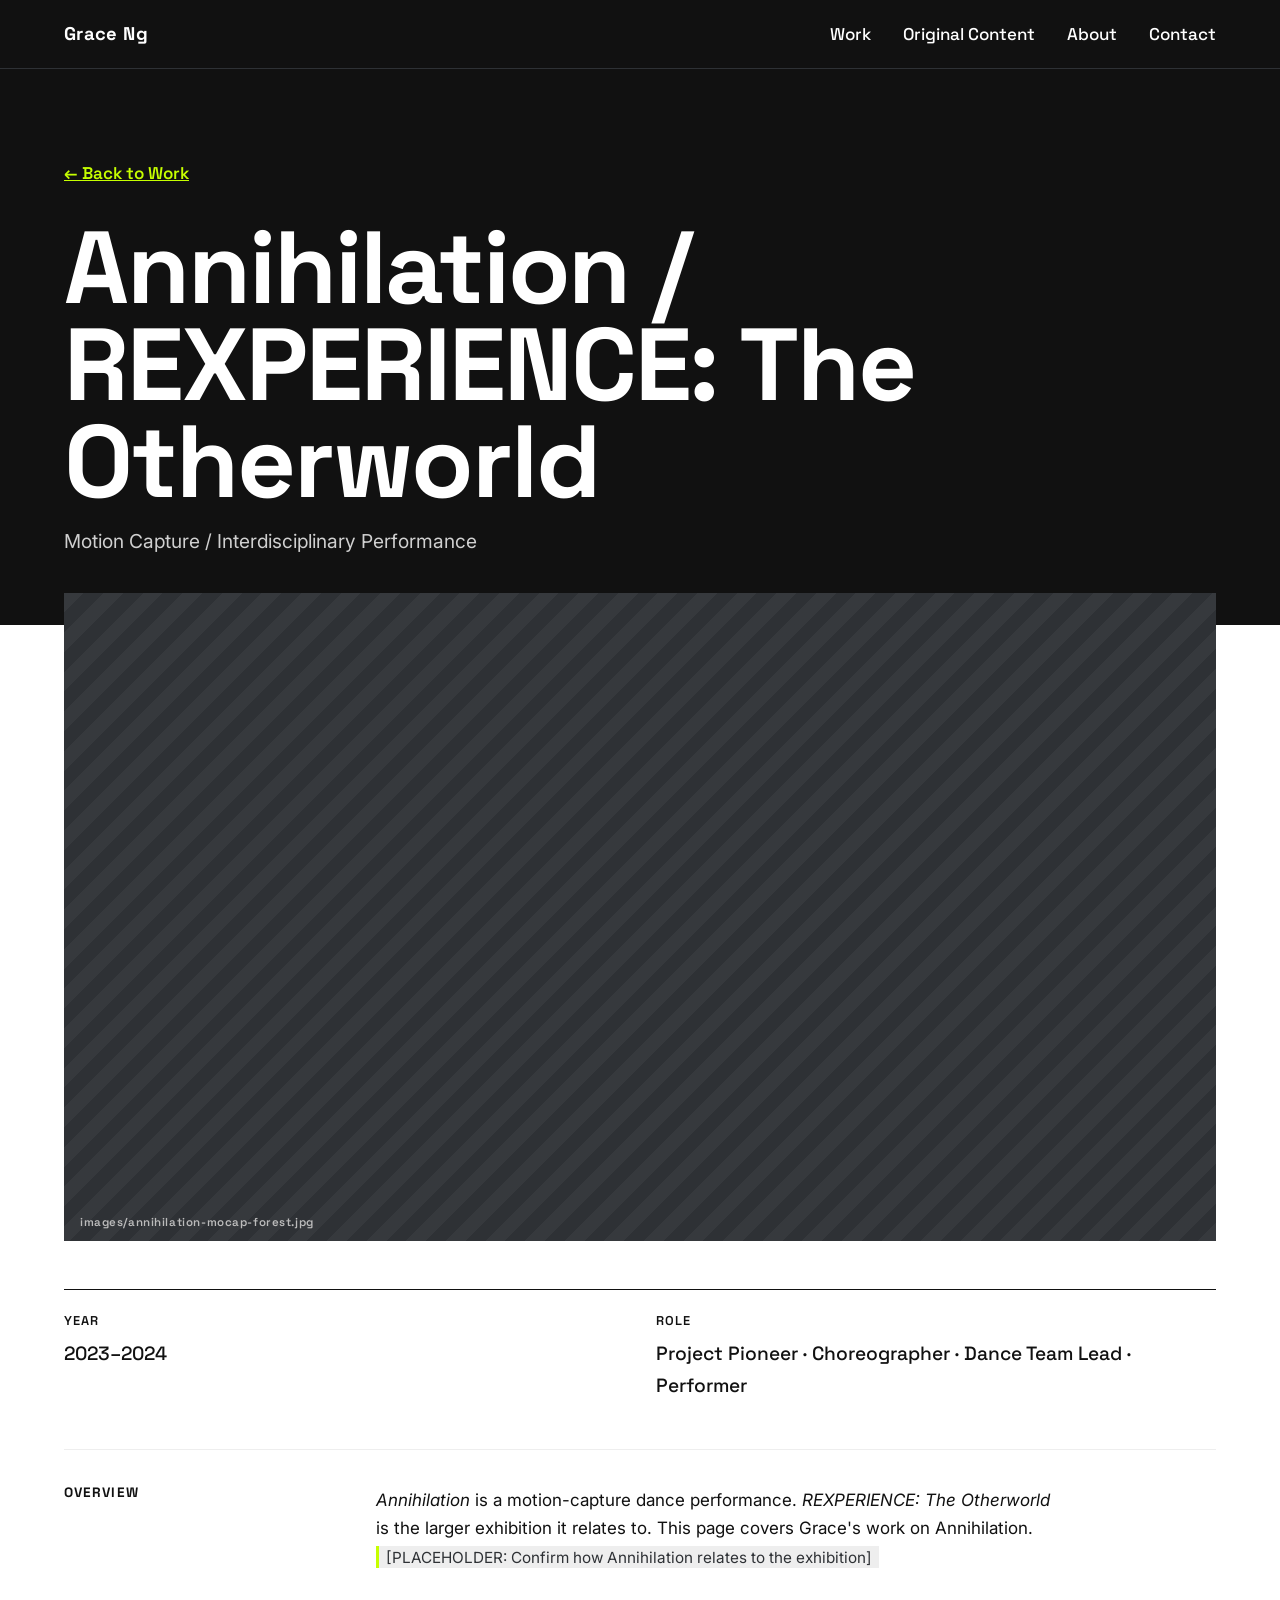
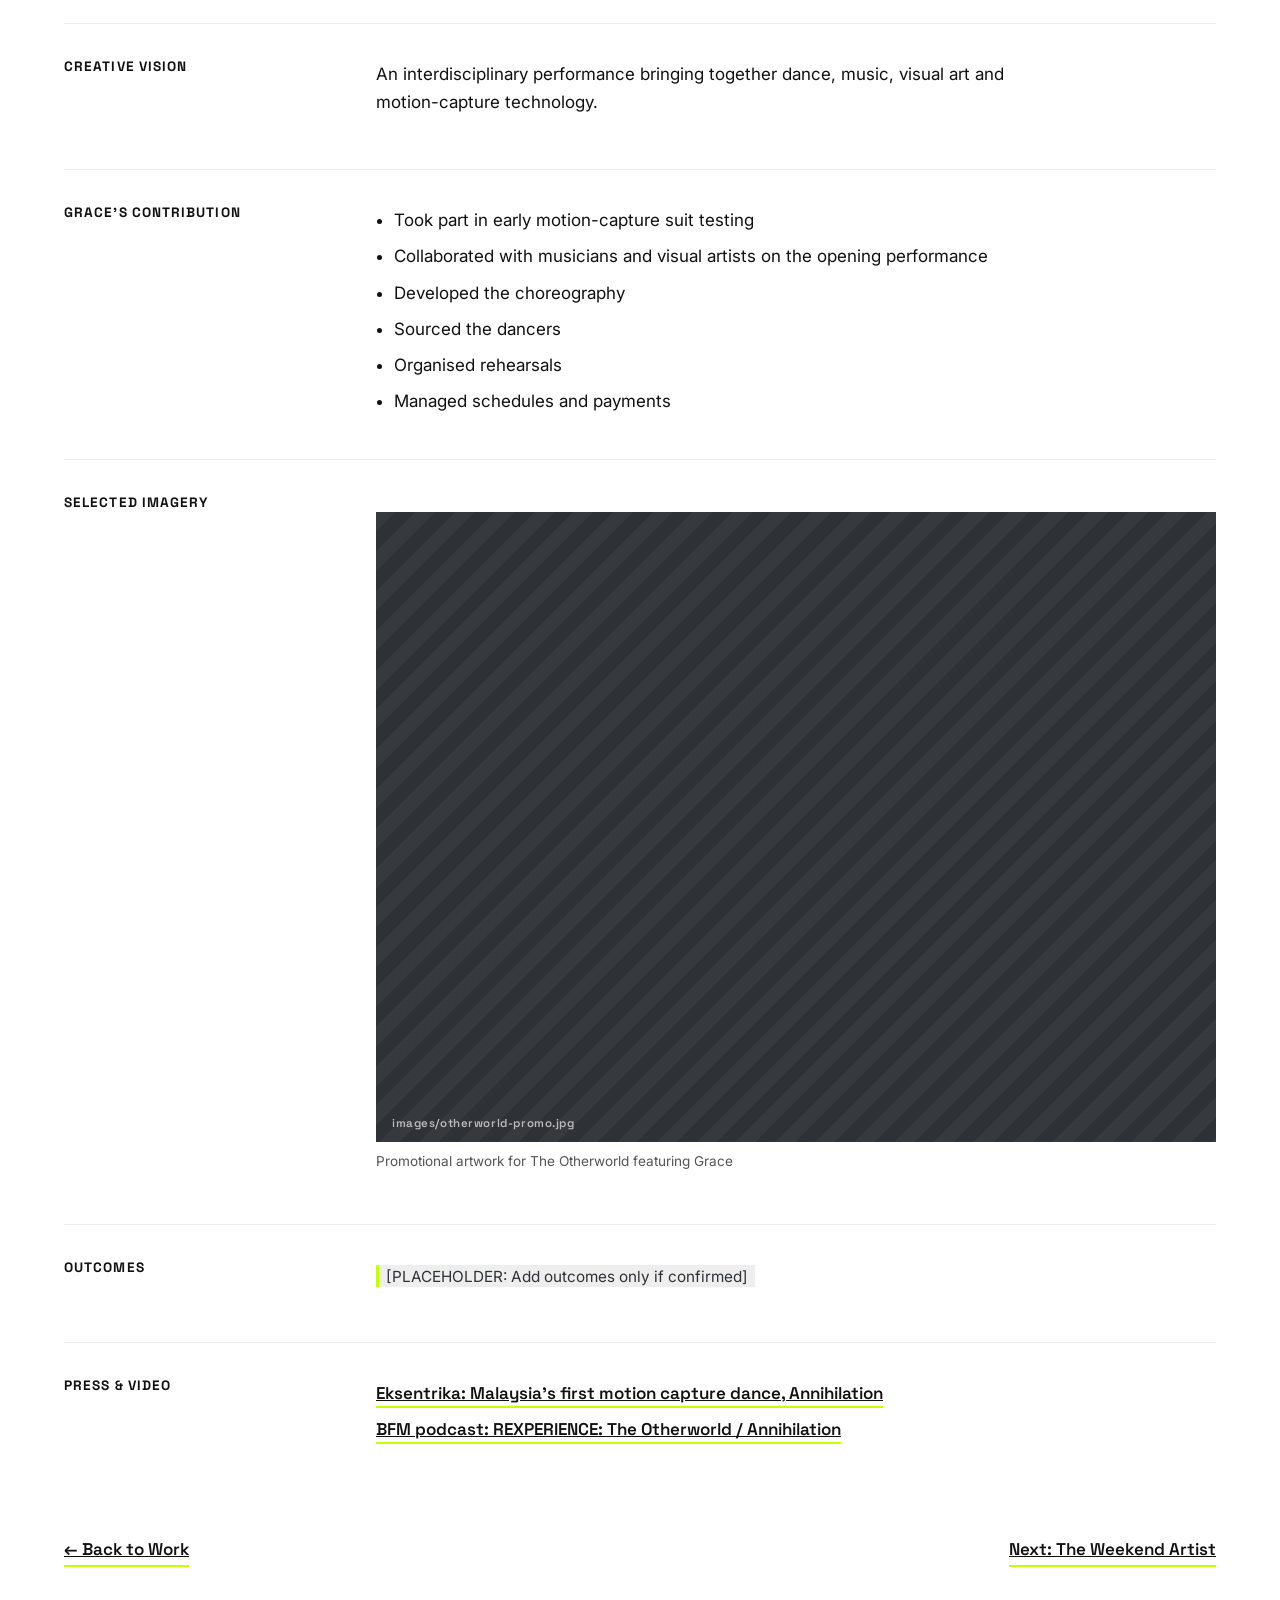
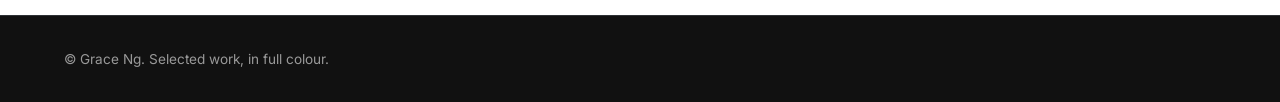
==== projects/annihilation-rexperience-the-otherworld.html @ bf4dc0b4 "Add files via upload" ====
<!DOCTYPE html><html lang="en"><head><meta charset="utf-8"><meta name="viewport" content="width=device-width,initial-scale=1"><title>Annihilation / REXPERIENCE: The Otherworld — Grace Ng</title><meta name="description" content="&lt;em&gt;Annihilation&lt;/em&gt; is a motion-capture dance performance. &lt;em&gt;REXPERIENCE: The Otherworld&lt;/em&gt; is the larger exhibition it relates to. This page co"><link rel="preconnect" href="https://fonts.googleapis.com"><link rel="preconnect" href="https://fonts.gstatic.com" crossorigin><link href="https://fonts.googleapis.com/css2?family=Inter:wght@400;500;600&family=Space+Grotesk:wght@500;600;700&display=swap" rel="stylesheet"><link rel="stylesheet" href="../style.css"></head><body><a class="skip" href="#main">Skip to content</a><header class="site-header"><div class="wrap"><a class="brand" href="../index.html#top">Grace Ng</a><button class="menu-btn" aria-expanded="false" aria-controls="nav">Menu</button><ul class="nav" id="nav"><li><a href="../index.html#work">Work</a></li><li><a href="../index.html#original-content">Original Content</a></li><li><a href="../index.html#about">About</a></li><li><a href="../index.html#contact">Contact</a></li></ul></div></header><main id="main"><div class="cs-head"><div class="wrap"><a class="back" href="../index.html#work">← Back to Work</a><h1>Annihilation / REXPERIENCE: The Otherworld</h1><p class="cat">Motion Capture / Interdisciplinary Performance</p></div></div>
<div class="wrap"><div class="cs-hero"><div class="media r-169" data-file="images/annihilation-mocap-forest.jpg" ><img src="../images/annihilation-mocap-forest.jpg" alt="Motion-capture visual of a large human figure against a forest" loading="lazy" onerror="this.remove()"></div></div>
<dl class="cs-meta"><div><dt class="label">Year</dt><dd>2023–2024</dd></div><div><dt class="label">Role</dt><dd>Project Pioneer · Choreographer · Dance Team Lead · Performer</dd></div></dl>
<div class="cs-block"><h2>Overview</h2><p><em>Annihilation</em> is a motion-capture dance performance. <em>REXPERIENCE: The Otherworld</em> is the larger exhibition it relates to. This page covers Grace's work on Annihilation. <span class="placeholder">[PLACEHOLDER: Confirm how Annihilation relates to the exhibition]</span></p></div><div class="cs-block"><h2>Creative Vision</h2><p>An interdisciplinary performance bringing together dance, music, visual art and motion-capture technology.</p></div>
<div class="cs-block"><h2>Grace's Contribution</h2><ul><li>Took part in early motion-capture suit testing</li><li>Collaborated with musicians and visual artists on the opening performance</li><li>Developed the choreography</li><li>Sourced the dancers</li><li>Organised rehearsals</li><li>Managed schedules and payments</li></ul></div>
<div class="cs-block"><h2>Selected Imagery</h2><div class="cs-gallery" style="width:100%"><figure style="margin:0"><div class="media r-43" data-file="images/otherworld-promo.jpg" ><img src="../images/otherworld-promo.jpg" alt="Promotional artwork for The Otherworld featuring Grace" loading="lazy" onerror="this.remove()"></div><figcaption>Promotional artwork for The Otherworld featuring Grace</figcaption></figure></div></div>
<div class="cs-block"><h2>Outcomes</h2><p><span class="placeholder">[PLACEHOLDER: Add outcomes only if confirmed]</span></p></div><div class="cs-block"><h2>Press &amp; Video</h2><ul style="list-style:none;padding:0"><li><a class="link-line" href="https://www.eksentrika.com/malaysia-first-motion-capture-dance-annihilation/" target="_blank" rel="noopener">Eksentrika: Malaysia's first motion capture dance, Annihilation</a></li><li><a class="link-line" href="https://www.bfm.my/content/podcast/rexperience-the-otherworld-annihilation" target="_blank" rel="noopener">BFM podcast: REXPERIENCE: The Otherworld / Annihilation</a></li></ul></div>
<nav class="pager" aria-label="Project navigation"><a class="link-line" href="../index.html#work">← Back to Work</a><a class="link-line" href="the-weekend-artist.html">Next: The Weekend Artist</a></nav></div></main><footer class="site-footer"><div class="wrap">© Grace Ng. Selected work, in full colour.</div></footer><script src="../script.js"></script></body></html>
---- style.css ----
/* ==========================================================
   GRACE NG PORTFOLIO — style.css
   Edit colours/fonts in :root. No build step required.
   ========================================================== */
:root{
  --black:#111111;      /* hero, contact, header */
  --graphite:#2E3135;   /* secondary dark, placeholders */
  --white:#FFFFFF;      /* dominant background */
  --grey:#EEEEEE;       /* soft sections, dividers */
  --lime:#C6FF00;       /* signature accent: use sparingly */
  --display:'Space Grotesk',system-ui,sans-serif;
  --body:'Inter',system-ui,sans-serif;
  --pad:clamp(1.25rem,5vw,4rem);
  --max:1360px;
}
*,*::before,*::after{box-sizing:border-box}
html{scroll-behavior:smooth;scroll-padding-top:5rem}
body{margin:0;font-family:var(--body);font-size:1.0625rem;line-height:1.65;color:var(--black);background:var(--white);-webkit-font-smoothing:antialiased}
img{max-width:100%;display:block}
a{color:inherit}
h1,h2,h3,h4{font-family:var(--display);line-height:1;margin:0;letter-spacing:-.02em}
p{margin:0 0 1em;max-width:62ch}
:focus-visible{outline:3px solid var(--lime);outline-offset:3px;box-shadow:0 0 0 5px var(--black)}
.skip{position:absolute;left:-999px;top:0;background:var(--lime);color:var(--black);padding:.75rem 1rem;z-index:100}
.skip:focus{left:0}
.wrap{max-width:var(--max);margin:0 auto;padding:0 var(--pad)}
.label{font-family:var(--display);font-size:.8rem;font-weight:600;text-transform:uppercase;letter-spacing:.08em}
.lime{color:var(--lime)}
.placeholder{background:var(--grey);color:var(--graphite);padding:.1em .45em;font-size:.9em;border-left:3px solid var(--lime)}
.dark .placeholder{background:var(--graphite);color:var(--white)}

/* ---------- Header / nav ---------- */
.site-header{position:sticky;top:0;z-index:50;background:var(--black);color:var(--white);border-bottom:1px solid var(--graphite)}
.site-header .wrap{display:flex;align-items:center;justify-content:space-between;height:4.25rem}
.brand{font-family:var(--display);font-weight:700;text-decoration:none;font-size:1.15rem;letter-spacing:.02em}
.nav{display:flex;gap:2rem;list-style:none;margin:0;padding:0}
.nav a{font-family:var(--display);font-weight:500;text-decoration:none;padding:.4rem 0;border-bottom:2px solid transparent;transition:color .2s,border-color .2s}
.nav a:hover,.nav a[aria-current]{color:var(--lime);border-color:var(--lime)}
.menu-btn{display:none;background:none;border:1px solid var(--white);color:var(--white);font:600 .85rem var(--display);padding:.55rem .9rem;cursor:pointer}
@media(max-width:760px){
  .menu-btn{display:block}
  .nav{display:none;position:absolute;top:100%;left:0;right:0;background:var(--black);flex-direction:column;gap:0;padding:0 var(--pad) 1rem;border-bottom:1px solid var(--graphite)}
  .nav.open{display:flex}
  .nav a{display:block;padding:1rem 0;border-bottom:1px solid var(--graphite)}
}

/* ---------- Hero ---------- */
.hero{background:var(--black);color:var(--white);padding:clamp(4rem,10vw,9rem) 0 clamp(3rem,7vw,6rem);min-height:88vh;display:flex;align-items:center}
.hero .wordmark{font-family:var(--display);font-weight:700;font-size:1rem;letter-spacing:.2em;margin-bottom:.75rem}
.hero .title{color:#c9c9c9;margin-bottom:clamp(2.5rem,7vw,5rem)}
.hero h1{font-size:clamp(3.5rem,13vw,12rem);font-weight:700;line-height:.9;letter-spacing:-.045em}
.hero .tag{font-family:var(--display);font-size:clamp(1.15rem,2.4vw,1.7rem);margin:clamp(2rem,4vw,3rem) 0 1rem}
.hero .intro{color:#d6d6d6;max-width:56ch}
.btns{display:flex;flex-wrap:wrap;gap:1rem;margin-top:2rem}
.btn{display:inline-block;font-family:var(--display);font-weight:600;text-decoration:none;padding:1rem 1.6rem;border:2px solid var(--white);transition:background .2s,color .2s,border-color .2s}
.btn.primary{background:var(--lime);border-color:var(--lime);color:var(--black)}
.btn.primary:hover{background:var(--white);border-color:var(--white)}
.btn:not(.primary):hover{border-color:var(--lime);color:var(--lime)}

/* ---------- Sections ---------- */
section{padding:clamp(4rem,9vw,8rem) 0}
.sec-head{display:flex;gap:1rem 2rem;align-items:baseline;flex-wrap:wrap;border-top:1px solid currentColor;padding-top:1rem;margin-bottom:clamp(2rem,5vw,4rem)}
.sec-head .num{font-family:var(--display);font-weight:700}
.dark .sec-head .num{color:var(--lime)}
.sec-title{font-size:clamp(2.25rem,7vw,6rem);font-weight:700;margin-bottom:1rem}
.sec-sub{font-size:1.25rem;margin-bottom:clamp(2rem,5vw,4rem)}
.dark{background:var(--black);color:var(--white)}
.graphite{background:var(--graphite);color:var(--white)}
.soft{background:var(--grey)}

/* ---------- Media placeholders (swap automatically when real image exists) ---------- */
.media{position:relative;overflow:hidden;background:var(--graphite);
  background-image:repeating-linear-gradient(135deg,rgba(255,255,255,.04) 0 14px,transparent 14px 28px)}
.media::after{content:attr(data-file);position:absolute;inset:auto 0 0 0;padding:.75rem 1rem;font:600 .72rem var(--display);letter-spacing:.05em;color:#bbb;word-break:break-all}
.media img{position:absolute;inset:0;width:100%;height:100%;object-fit:cover;z-index:1;transition:transform .6s ease}
.r-43{aspect-ratio:4/3}.r-45{aspect-ratio:4/5}.r-11{aspect-ratio:1/1}.r-169{aspect-ratio:16/9}.r-916{aspect-ratio:9/16}.r-32{aspect-ratio:3/2}

/* ---------- Work grid (asymmetric) ---------- */
.work-grid{display:grid;grid-template-columns:repeat(12,1fr);gap:clamp(2.5rem,5vw,4.5rem) clamp(1rem,2.5vw,2.5rem);align-items:start}
.card{display:block;text-decoration:none}
.card:hover .media img{transform:scale(1.045)}
.card .meta{display:flex;justify-content:space-between;gap:1rem;padding-top:.9rem;border-top:1px solid var(--black);margin-top:1rem}
.card .pnum{font-family:var(--display);font-weight:700;background:var(--lime);padding:0 .35em}
.card h3{font-size:clamp(1.5rem,2.6vw,2.3rem);margin:.6rem 0 .4rem;background:linear-gradient(var(--lime),var(--lime)) 0 100%/0 3px no-repeat;display:inline;transition:background-size .3s}
.card:hover h3,.card:focus-visible h3{background-size:100% 3px}
.card .cat{font-size:.95rem;margin:.5rem 0 .2rem;color:var(--graphite)}
.card .role{font-size:.9rem;color:#555;margin:0}
.c1{grid-column:1/6}.c2{grid-column:7/13;margin-top:6rem}.c3{grid-column:1/8}.c4{grid-column:9/13;margin-top:4rem}.c5{grid-column:2/8}.c6{grid-column:8/13;margin-top:5rem}
@media(max-width:860px){.work-grid>*{grid-column:1/-1!important;margin-top:0!important}}
/* Cube archival thumbnail */
.cube-thumb{background:var(--black);color:var(--white);display:flex;flex-direction:column;justify-content:space-between;padding:1.5rem;position:absolute;inset:0}
.cube-thumb .word{font-family:var(--display);font-weight:700;font-size:clamp(4rem,12vw,9rem);line-height:.8;letter-spacing:-.05em}
.cube-thumb .clip{position:relative;height:42%;background:var(--white)}
.cube-thumb .clip::after{content:attr(data-file);position:absolute;inset:auto 0 0;padding:.4rem .6rem;font:600 .65rem var(--display);color:#666;word-break:break-all}
.cube-thumb .clip img{position:absolute;inset:0;width:100%;height:100%;object-fit:cover;object-position:top;z-index:1}

/* ---------- Original content ---------- */
.sub-title{font-size:clamp(1.4rem,3vw,2rem);margin:3rem 0 1.5rem;display:flex;gap:1rem;align-items:center}
.sub-title::after{content:"";flex:1;height:1px;background:#555}
.long-grid{display:grid;grid-template-columns:1fr 1fr;gap:2rem}
.vid{text-decoration:none;display:block}
.vid:hover .media img{transform:scale(1.04)}
.vid h4{font-size:1.4rem;line-height:1.15;margin:1rem 0 .6rem}
.link-line{font-family:var(--display);font-weight:600;border-bottom:2px solid var(--lime);padding-bottom:.1em;transition:background .2s,color .2s}
.vid:hover .link-line,.link-line:hover{background:var(--lime);color:var(--black)}
.short-grid{display:grid;grid-template-columns:repeat(3,1fr);gap:clamp(1rem,3vw,2.5rem)}
.stat{margin-top:1rem}
.stat .big{font-family:var(--display);font-weight:700;font-size:clamp(2.2rem,5vw,3.8rem);color:var(--lime);line-height:1}
.stat .sm{color:#d0d0d0;font-size:.95rem}
.stat h4{font-size:1.15rem;margin:.6rem 0 .4rem}
.note{font-size:.85rem;color:#aaa;margin-top:2rem}
@media(max-width:760px){.long-grid{grid-template-columns:1fr}.short-grid{grid-template-columns:1fr;max-width:340px}}

/* ---------- Expertise ---------- */
.skills{list-style:none;margin:0;padding:0;display:grid;grid-template-columns:repeat(2,1fr);column-gap:clamp(1.5rem,5vw,5rem)}
.skills li{display:flex;gap:1.25rem;align-items:baseline;padding:1.25rem 0;border-top:1px solid var(--black);font-family:var(--display);font-weight:600;font-size:clamp(1.2rem,2.4vw,1.8rem);line-height:1.1}
.skills .n{font-size:.85rem;min-width:2ch}
.skills li:hover .n{background:var(--lime)}
@media(max-width:760px){.skills{grid-template-columns:1fr}}

/* ---------- About ---------- */
.about{display:grid;grid-template-columns:5fr 7fr;gap:clamp(2rem,6vw,6rem);align-items:start}
.about p{font-size:1.2rem}
@media(max-width:760px){.about{grid-template-columns:1fr}}

/* ---------- Contact ---------- */
.contact h2{font-size:clamp(3rem,10vw,9rem);font-weight:700;line-height:.92;letter-spacing:-.04em;margin-bottom:3rem}
.contact-list{list-style:none;padding:0;margin:0;max-width:640px}
.contact-list li{display:flex;justify-content:space-between;gap:1rem;flex-wrap:wrap;padding:1rem 0;border-top:1px solid #555}
.disabled{color:#999}
.disabled::after{content:" (coming soon)";font-size:.85em}
.site-footer{background:var(--black);color:#999;font-size:.85rem;padding:2rem 0;border-top:1px solid var(--graphite)}

/* ---------- Case study pages ---------- */
.cs-head{background:var(--black);color:var(--white);padding:clamp(3rem,7vw,6rem) 0 3rem}
.cs-head .back{color:var(--lime);font-family:var(--display);font-weight:600}
.cs-head h1{font-size:clamp(2.5rem,8vw,7rem);font-weight:700;margin:2rem 0 1rem;line-height:.95}
.cs-head .cat{font-size:1.2rem;color:#d0d0d0}
.cs-hero{margin-top:-2rem}
.cs-meta{display:grid;grid-template-columns:repeat(2,1fr);gap:2rem;margin:3rem 0;border-top:1px solid var(--black);padding-top:1.25rem}
.cs-meta dt{margin-bottom:.4rem}
.cs-meta dd{margin:0;font-family:var(--display);font-size:1.2rem;font-weight:500}
.cs-block{display:grid;grid-template-columns:3fr 9fr;gap:2rem;padding:2.25rem 0;border-top:1px solid var(--grey)}
.cs-block h2{font-size:.85rem;text-transform:uppercase;letter-spacing:.08em}
.cs-block ul{margin:0;padding-left:1.1rem;max-width:62ch}
.cs-block li{margin-bottom:.5rem}
.cs-block li::marker{color:var(--black)}
.cs-gallery{display:grid;grid-template-columns:repeat(auto-fit,minmax(260px,1fr));gap:1.5rem;margin:1rem 0}
.cs-gallery figcaption{font-size:.85rem;color:#555;padding-top:.5rem}
.credit{font-size:.9rem;border-left:3px solid var(--lime);padding-left:1rem;background:var(--grey);padding-block:.75rem}
.pager{display:flex;justify-content:space-between;gap:1rem;flex-wrap:wrap;padding:3rem 0}
@media(max-width:760px){.cs-block{grid-template-columns:1fr;gap:.75rem}.cs-meta{grid-template-columns:1fr}}

/* ---------- Motion ---------- */
.reveal{opacity:0;transform:translateY(18px);transition:opacity .7s ease,transform .7s ease}
.reveal.in{opacity:1;transform:none}
@media(prefers-reduced-motion:reduce){
  html{scroll-behavior:auto}
  *,*::before,*::after{transition:none!important;animation:none!important}
  .reveal{opacity:1;transform:none}
}
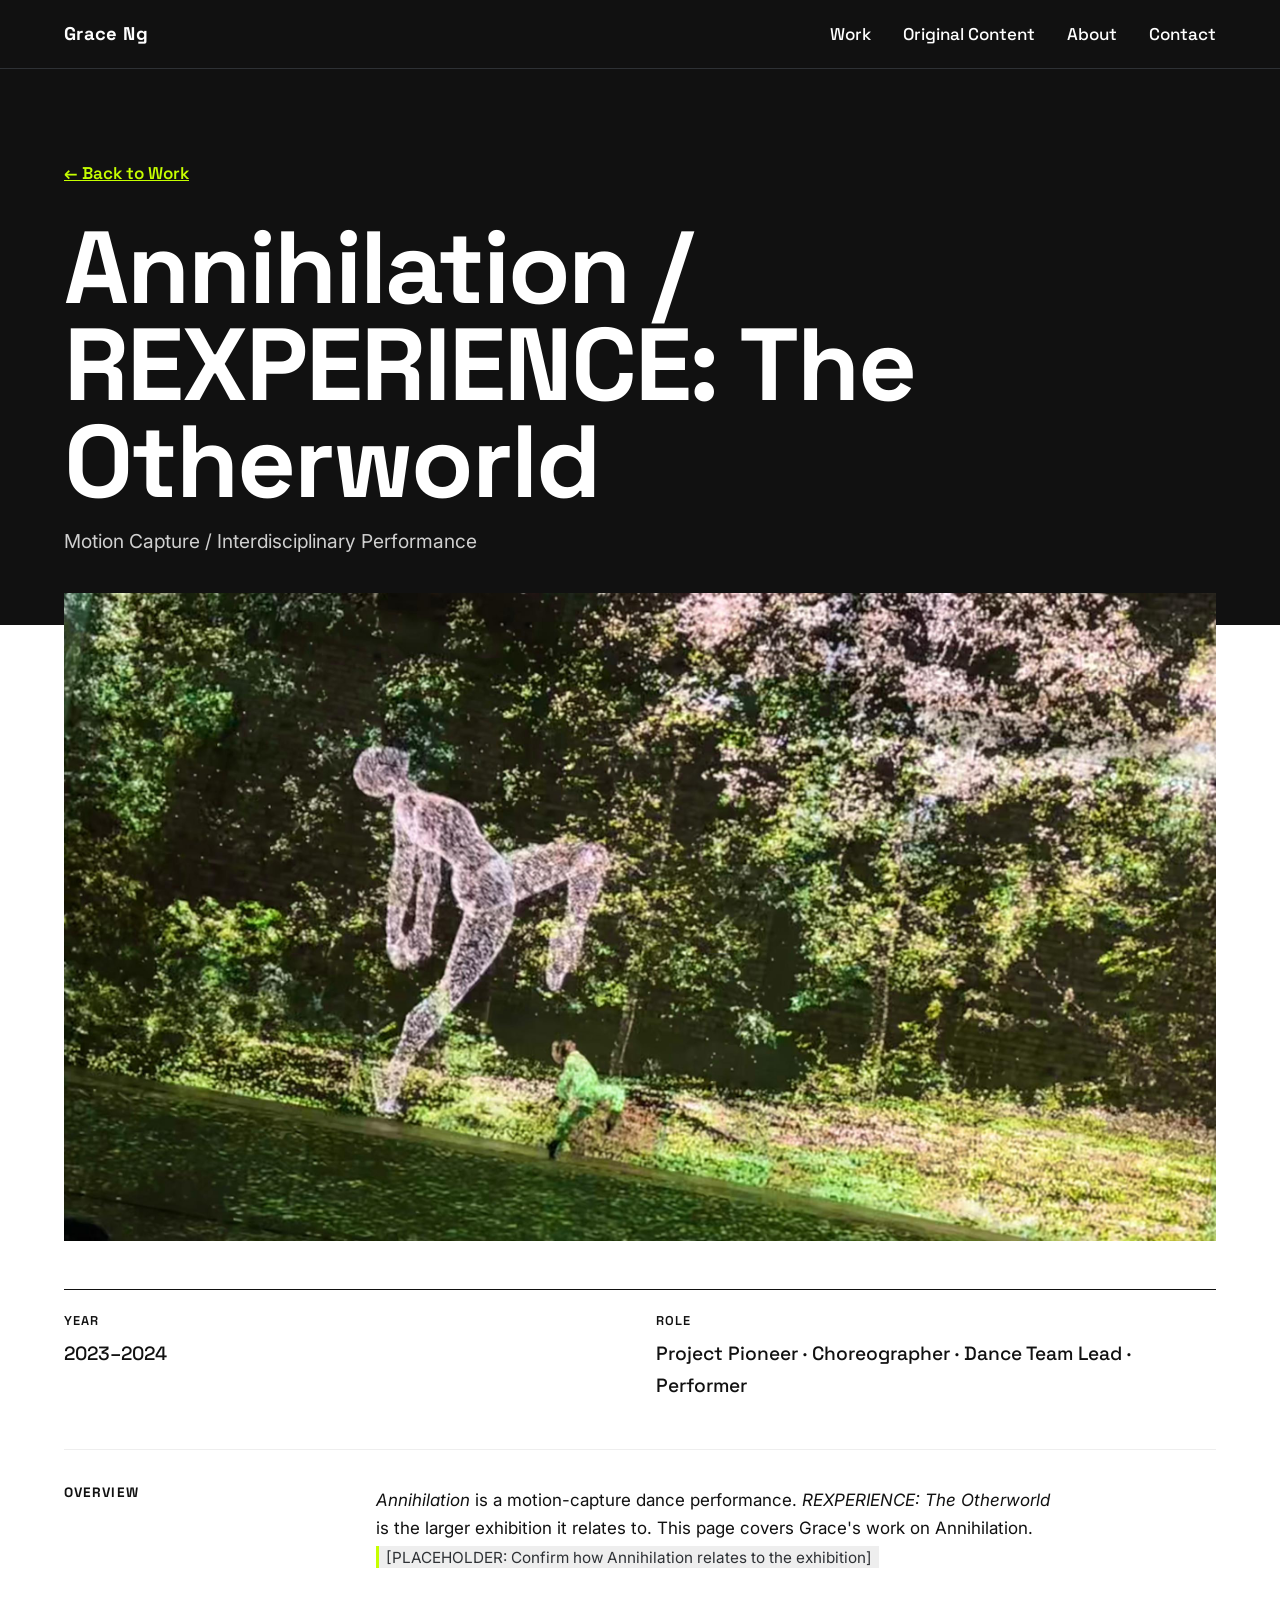
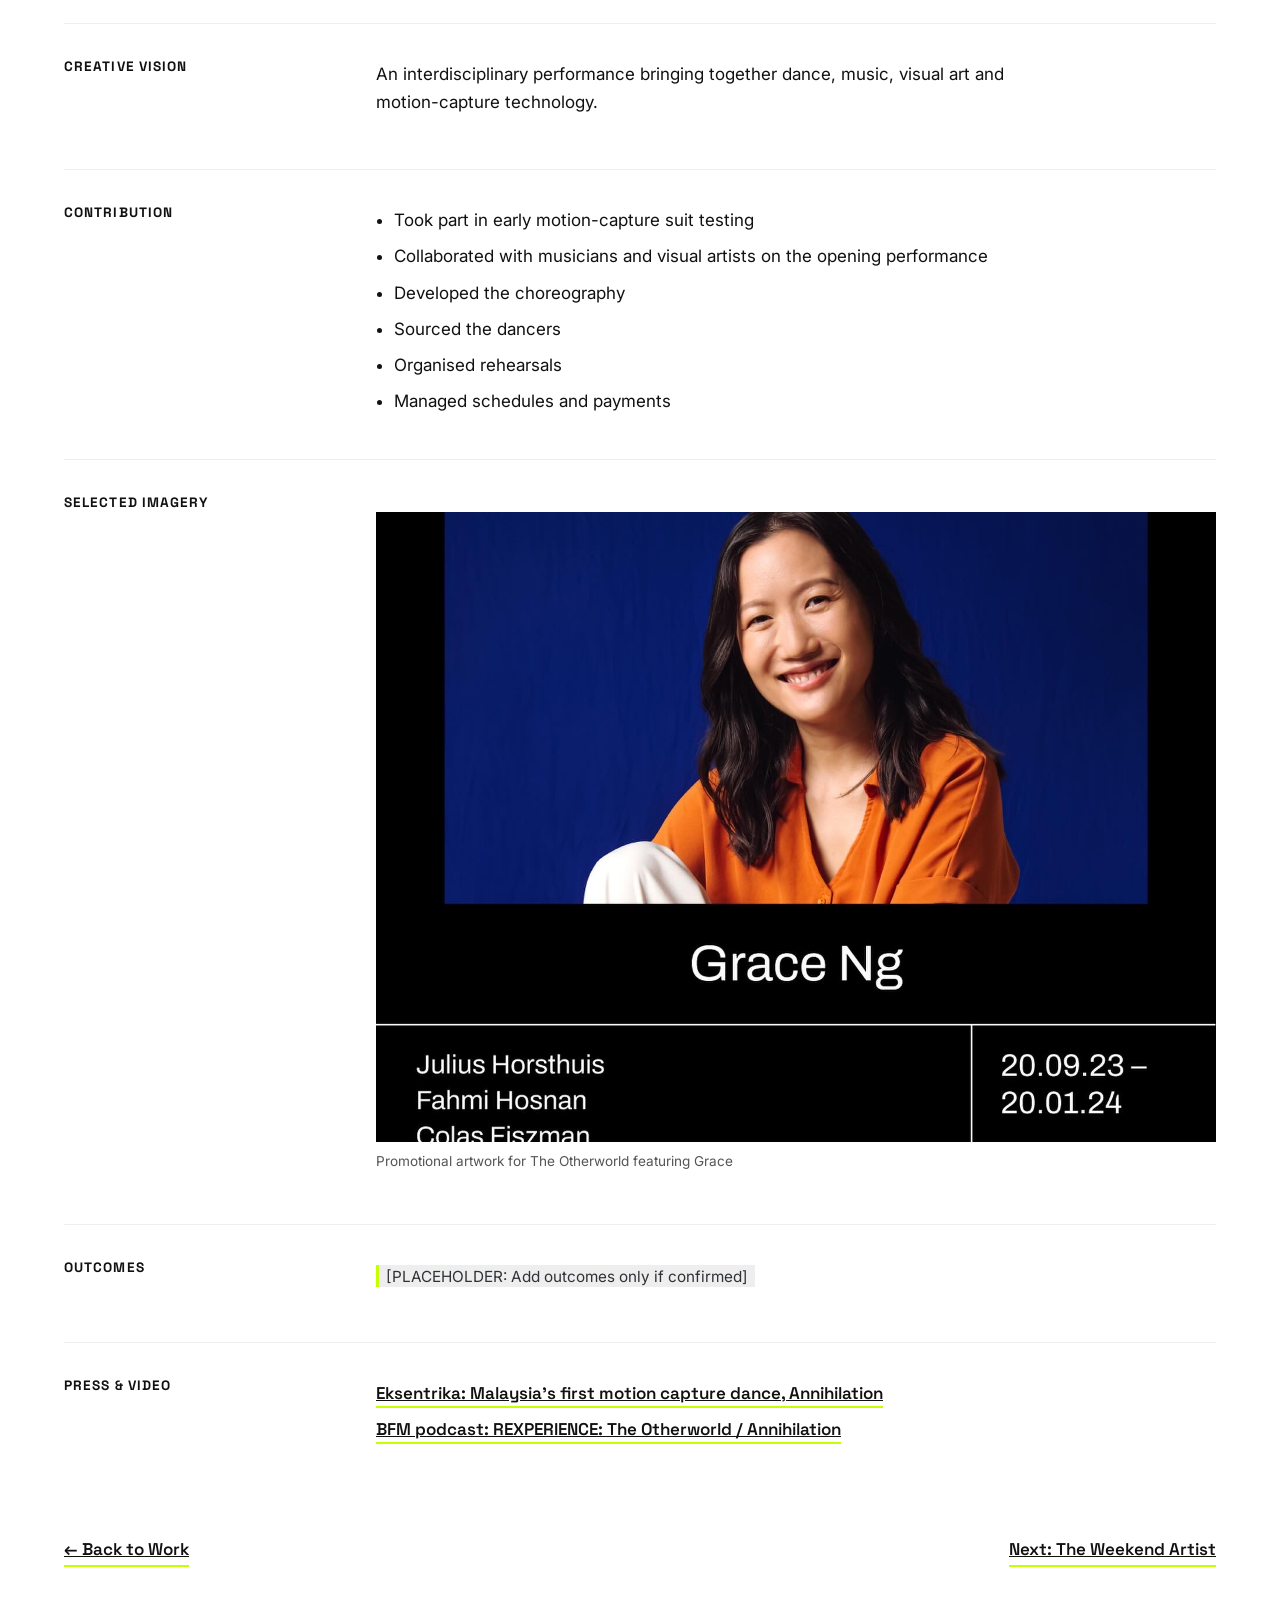
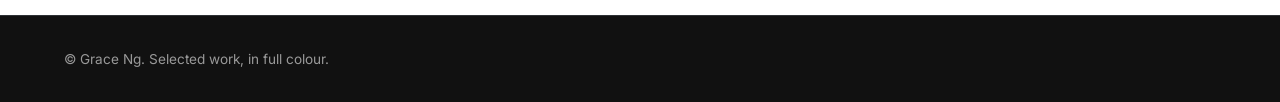
==== commit d05f19c3: "Update annihilation-rexperience-the-otherworld.html" ====
--- a/projects/annihilation-rexperience-the-otherworld.html
+++ b/projects/annihilation-rexperience-the-otherworld.html
@@ -2,7 +2,7 @@
 <div class="wrap"><div class="cs-hero"><div class="media r-169" data-file="images/annihilation-mocap-forest.jpg" ><img src="../images/annihilation-mocap-forest.jpg" alt="Motion-capture visual of a large human figure against a forest" loading="lazy" onerror="this.remove()"></div></div>
 <dl class="cs-meta"><div><dt class="label">Year</dt><dd>2023–2024</dd></div><div><dt class="label">Role</dt><dd>Project Pioneer · Choreographer · Dance Team Lead · Performer</dd></div></dl>
 <div class="cs-block"><h2>Overview</h2><p><em>Annihilation</em> is a motion-capture dance performance. <em>REXPERIENCE: The Otherworld</em> is the larger exhibition it relates to. This page covers Grace's work on Annihilation. <span class="placeholder">[PLACEHOLDER: Confirm how Annihilation relates to the exhibition]</span></p></div><div class="cs-block"><h2>Creative Vision</h2><p>An interdisciplinary performance bringing together dance, music, visual art and motion-capture technology.</p></div>
-<div class="cs-block"><h2>Grace's Contribution</h2><ul><li>Took part in early motion-capture suit testing</li><li>Collaborated with musicians and visual artists on the opening performance</li><li>Developed the choreography</li><li>Sourced the dancers</li><li>Organised rehearsals</li><li>Managed schedules and payments</li></ul></div>
+<div class="cs-block"><h2>Contribution</h2><ul><li>Took part in early motion-capture suit testing</li><li>Collaborated with musicians and visual artists on the opening performance</li><li>Developed the choreography</li><li>Sourced the dancers</li><li>Organised rehearsals</li><li>Managed schedules and payments</li></ul></div>
 <div class="cs-block"><h2>Selected Imagery</h2><div class="cs-gallery" style="width:100%"><figure style="margin:0"><div class="media r-43" data-file="images/otherworld-promo.jpg" ><img src="../images/otherworld-promo.jpg" alt="Promotional artwork for The Otherworld featuring Grace" loading="lazy" onerror="this.remove()"></div><figcaption>Promotional artwork for The Otherworld featuring Grace</figcaption></figure></div></div>
 <div class="cs-block"><h2>Outcomes</h2><p><span class="placeholder">[PLACEHOLDER: Add outcomes only if confirmed]</span></p></div><div class="cs-block"><h2>Press &amp; Video</h2><ul style="list-style:none;padding:0"><li><a class="link-line" href="https://www.eksentrika.com/malaysia-first-motion-capture-dance-annihilation/" target="_blank" rel="noopener">Eksentrika: Malaysia's first motion capture dance, Annihilation</a></li><li><a class="link-line" href="https://www.bfm.my/content/podcast/rexperience-the-otherworld-annihilation" target="_blank" rel="noopener">BFM podcast: REXPERIENCE: The Otherworld / Annihilation</a></li></ul></div>
-<nav class="pager" aria-label="Project navigation"><a class="link-line" href="../index.html#work">← Back to Work</a><a class="link-line" href="the-weekend-artist.html">Next: The Weekend Artist</a></nav></div></main><footer class="site-footer"><div class="wrap">© Grace Ng. Selected work, in full colour.</div></footer><script src="../script.js"></script></body></html>+<nav class="pager" aria-label="Project navigation"><a class="link-line" href="../index.html#work">← Back to Work</a><a class="link-line" href="the-weekend-artist.html">Next: The Weekend Artist</a></nav></div></main><footer class="site-footer"><div class="wrap">© Grace Ng. Selected work, in full colour.</div></footer><script src="../script.js"></script></body></html>
--- a/style.css
+++ b/style.css
@@ -159,3 +159,65 @@
   *,*::before,*::after{transition:none!important;animation:none!important}
   .reveal{opacity:1;transform:none}
 }
+
+/* ===== v3: compressed layout + collage Selected Work ===== */
+section{padding:clamp(2rem,4vw,3.5rem) 0}
+.hero{min-height:0;padding:clamp(2.5rem,5vw,4rem) 0}
+.hero .title{font-size:clamp(1rem,2vw,1.4rem);text-transform:none;letter-spacing:0;font-weight:500;margin-bottom:1.5rem}
+.hero h1{font-size:clamp(3rem,10vw,8.5rem)}
+.hero .tag{margin:1.5rem 0 .75rem}
+.btns{margin-top:1.25rem}
+.sec-head{margin-bottom:1.25rem;padding-top:.6rem}
+.sec-title{font-size:clamp(2rem,5vw,4rem);margin-bottom:.5rem}
+.sec-sub{margin-bottom:1.5rem}
+.work{padding-bottom:0}
+.proj{border-top:1px solid var(--graphite);padding:clamp(1.75rem,3.5vw,3rem) 0}
+.proj:last-child{border-bottom:1px solid var(--graphite)}
+.collage{display:grid;grid-template-columns:repeat(12,1fr);gap:1rem;align-items:start}
+.collage .media{width:100%}
+.pt .pnum{display:inline-block;font-family:var(--display);font-weight:700;font-size:1.6rem;background:var(--lime);padding:0 .3em;margin-bottom:.75rem;line-height:1.2}
+.pt h3{font-size:clamp(1.6rem,3vw,2.6rem);margin-bottom:.5rem;line-height:1}
+.pt .prole{font-size:.8rem;font-family:var(--display);font-weight:600;color:var(--graphite);margin-bottom:.6rem}
+.pt p{font-size:.98rem;line-height:1.55}
+.plinks{display:flex;gap:1rem;flex-wrap:wrap}
+.case{font-family:var(--display);font-weight:600;font-size:.85rem;color:var(--graphite);text-decoration:none;border-bottom:1px solid var(--graphite)}
+.case:hover{border-color:var(--lime);background:var(--lime);color:var(--black)}
+.media:hover img{transform:scale(1.04)}
+.i1,.i2,.i3,.i4,.i5,.i6{align-self:start}
+/* 01 Weekend Artist */
+.p1 .pt{grid-column:1/6;grid-row:1}.p1 .i1{grid-column:6/10;grid-row:1/4;aspect-ratio:4/5}.p1 .i2{grid-column:10/13;grid-row:1;aspect-ratio:4/3}.p1 .i5{grid-column:10/13;grid-row:2/4;aspect-ratio:4/5}.p1 .i3{grid-column:1/4;grid-row:2/4;aspect-ratio:3/2;margin-top:1.5rem}.p1 .i4{grid-column:4/6;grid-row:2/4;aspect-ratio:1/1;margin-top:3rem}
+/* 02 Urbanscapes */
+.p2 .i1{grid-column:1/8;grid-row:1;aspect-ratio:3/2}.p2 .pt{grid-column:9/13;grid-row:1;align-self:end}.p2 .i2{grid-column:1/4;grid-row:2;aspect-ratio:4/5}.p2 .i3{grid-column:4/9;grid-row:2;aspect-ratio:3/2;margin-top:2rem}.p2 .i5{grid-column:9/13;grid-row:2;aspect-ratio:4/3}
+/* 03 Voice Guild */
+.p3 .pt{grid-column:1/5;grid-row:1}.p3 .i1{grid-column:5/13;grid-row:1/3;aspect-ratio:16/9}.p3 .i2{grid-column:1/5;grid-row:2;aspect-ratio:3/2;margin-top:1rem;width:75%;justify-self:center}
+/* 04 Cube archival spread */
+.p4 .pt{grid-column:1/5;grid-row:1}.p4 .i1{grid-column:5/9;grid-row:1/3;aspect-ratio:4/5}.p4 .i2{grid-column:9/13;grid-row:1/3;aspect-ratio:4/5;margin-top:2.5rem}.p4 .i3{grid-column:1/5;grid-row:2;aspect-ratio:4/3;margin-top:1rem}
+.p4 .i1 img,.p4 .i2 img{object-position:top}
+/* 05 Urban Decay: hero + text unchanged; three supporting images in a row beneath */
+.p5 .i1{grid-column:1/7;grid-row:1/3;aspect-ratio:4/3}.p5 .pt{grid-column:8/13;grid-row:1}.p5 .i2{grid-column:1/5;grid-row:3}.p5 .i3{grid-column:5/9;grid-row:3}.p5 .i4{grid-column:9/13;grid-row:3}
+/* 06 Annihilation */
+.p6 .i1{grid-column:1/10;grid-row:1;aspect-ratio:16/9}.p6 .pt{grid-column:10/13;grid-row:1;align-self:center}
+@media(max-width:860px){.p3 .i2{width:100%}.collage{display:flex;flex-direction:column;gap:1rem}.collage .media{margin:0!important}.collage .pt{order:-1}}
+/* compress remaining sections */
+.short-grid{max-width:820px;gap:1.25rem}
+.stat .big{font-size:clamp(1.8rem,4vw,2.8rem)}
+.sub-title{margin:1.75rem 0 1rem}
+.skills li{padding:.8rem 0}
+.about{gap:2rem}.about .media{max-width:340px}
+.contact h2{font-size:clamp(2.5rem,7vw,6rem);margin-bottom:1.5rem}
+.note{margin-top:1.25rem}
+
+/* ===== v4 refinements ===== */
+/* Hero: subheading and intro share the same left edge */
+.hero .wrap{width:100%}
+/* Hero: left-aligned (reverted). Intro paragraph spans exactly the width of the subheading */
+.hero .tag,.hero .intro{margin-left:0;margin-right:0;padding-left:0;text-indent:0;text-align:left}
+@media(min-width:761px){
+  .hero-sub{display:grid;width:min-content;max-width:100%}
+  .hero-sub .tag{white-space:nowrap}
+  .hero-sub .intro{max-width:none}
+}
+/* .fit = show the whole image, original aspect ratio, no cropping */
+.media.fit:has(img){aspect-ratio:auto!important;background:none}
+.media.fit:has(img)::after{display:none}
+.media.fit img{position:static;display:block;width:100%;height:auto;object-fit:contain}
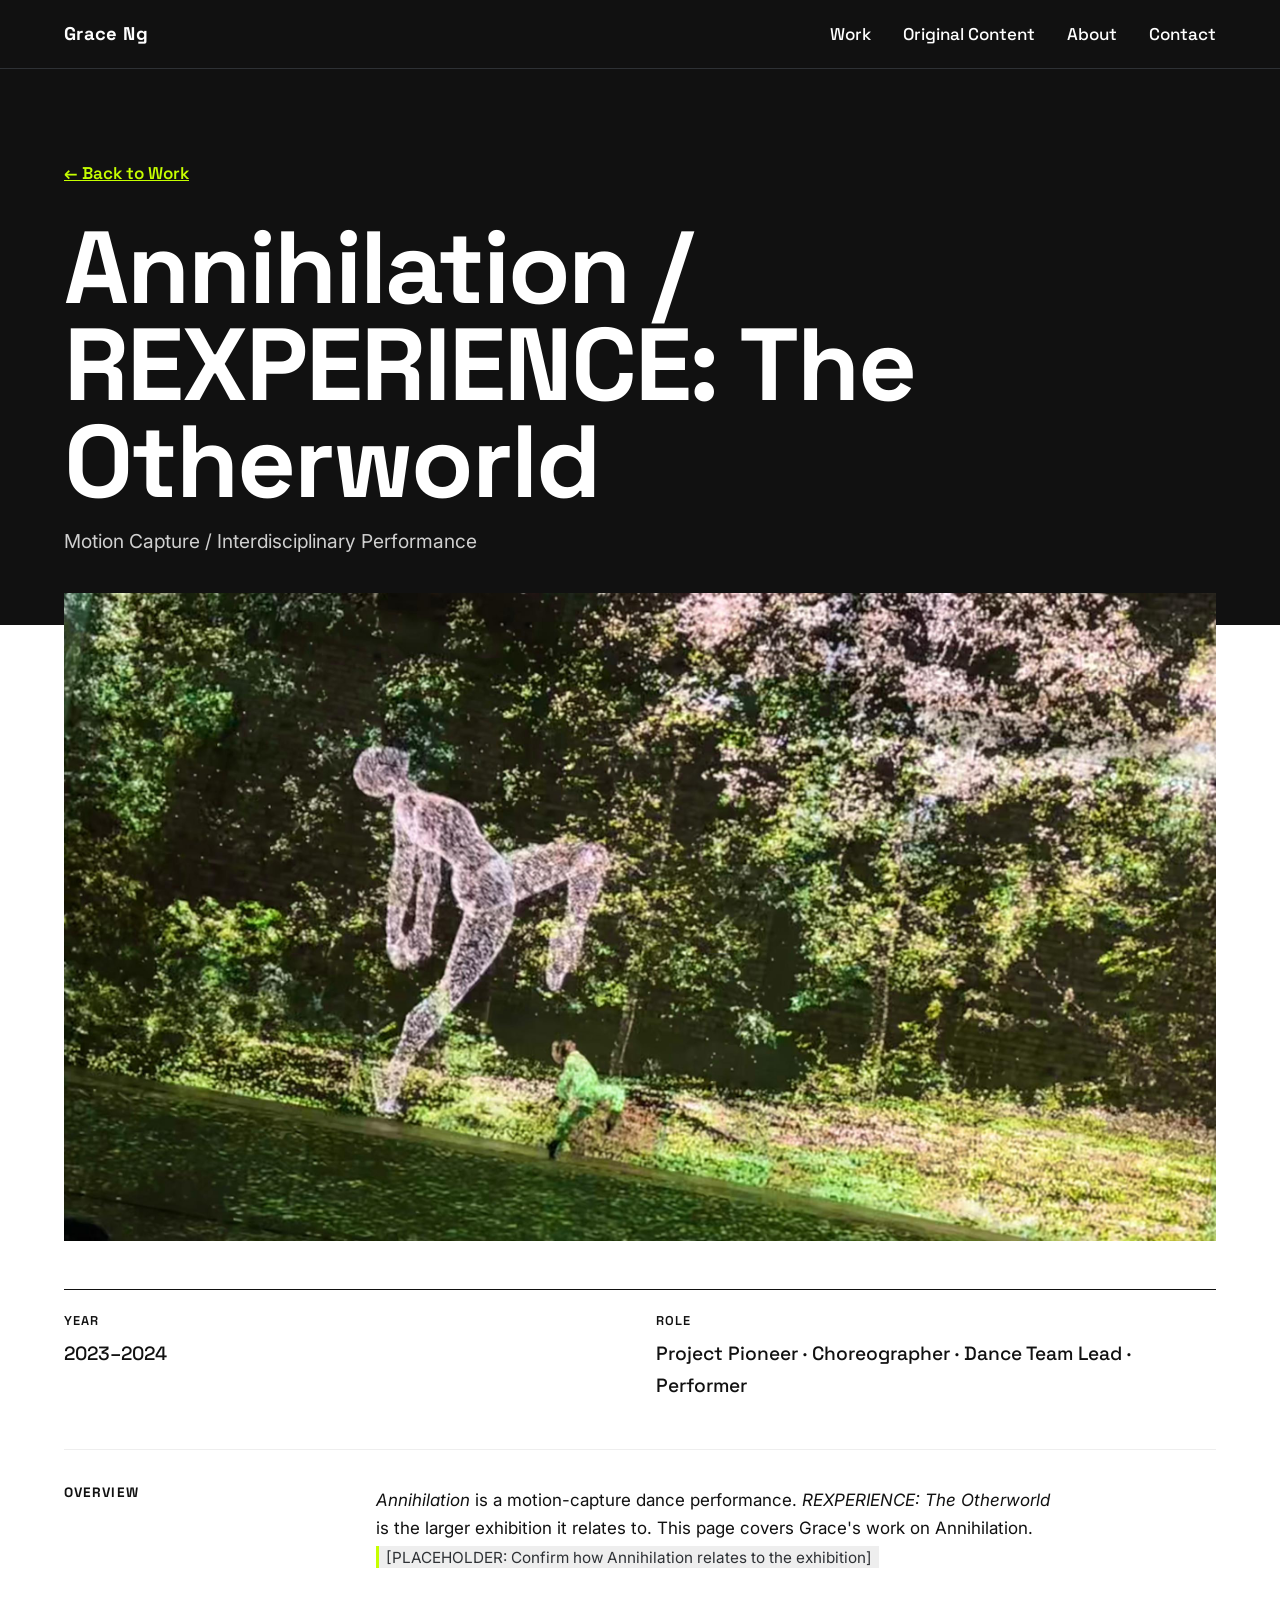
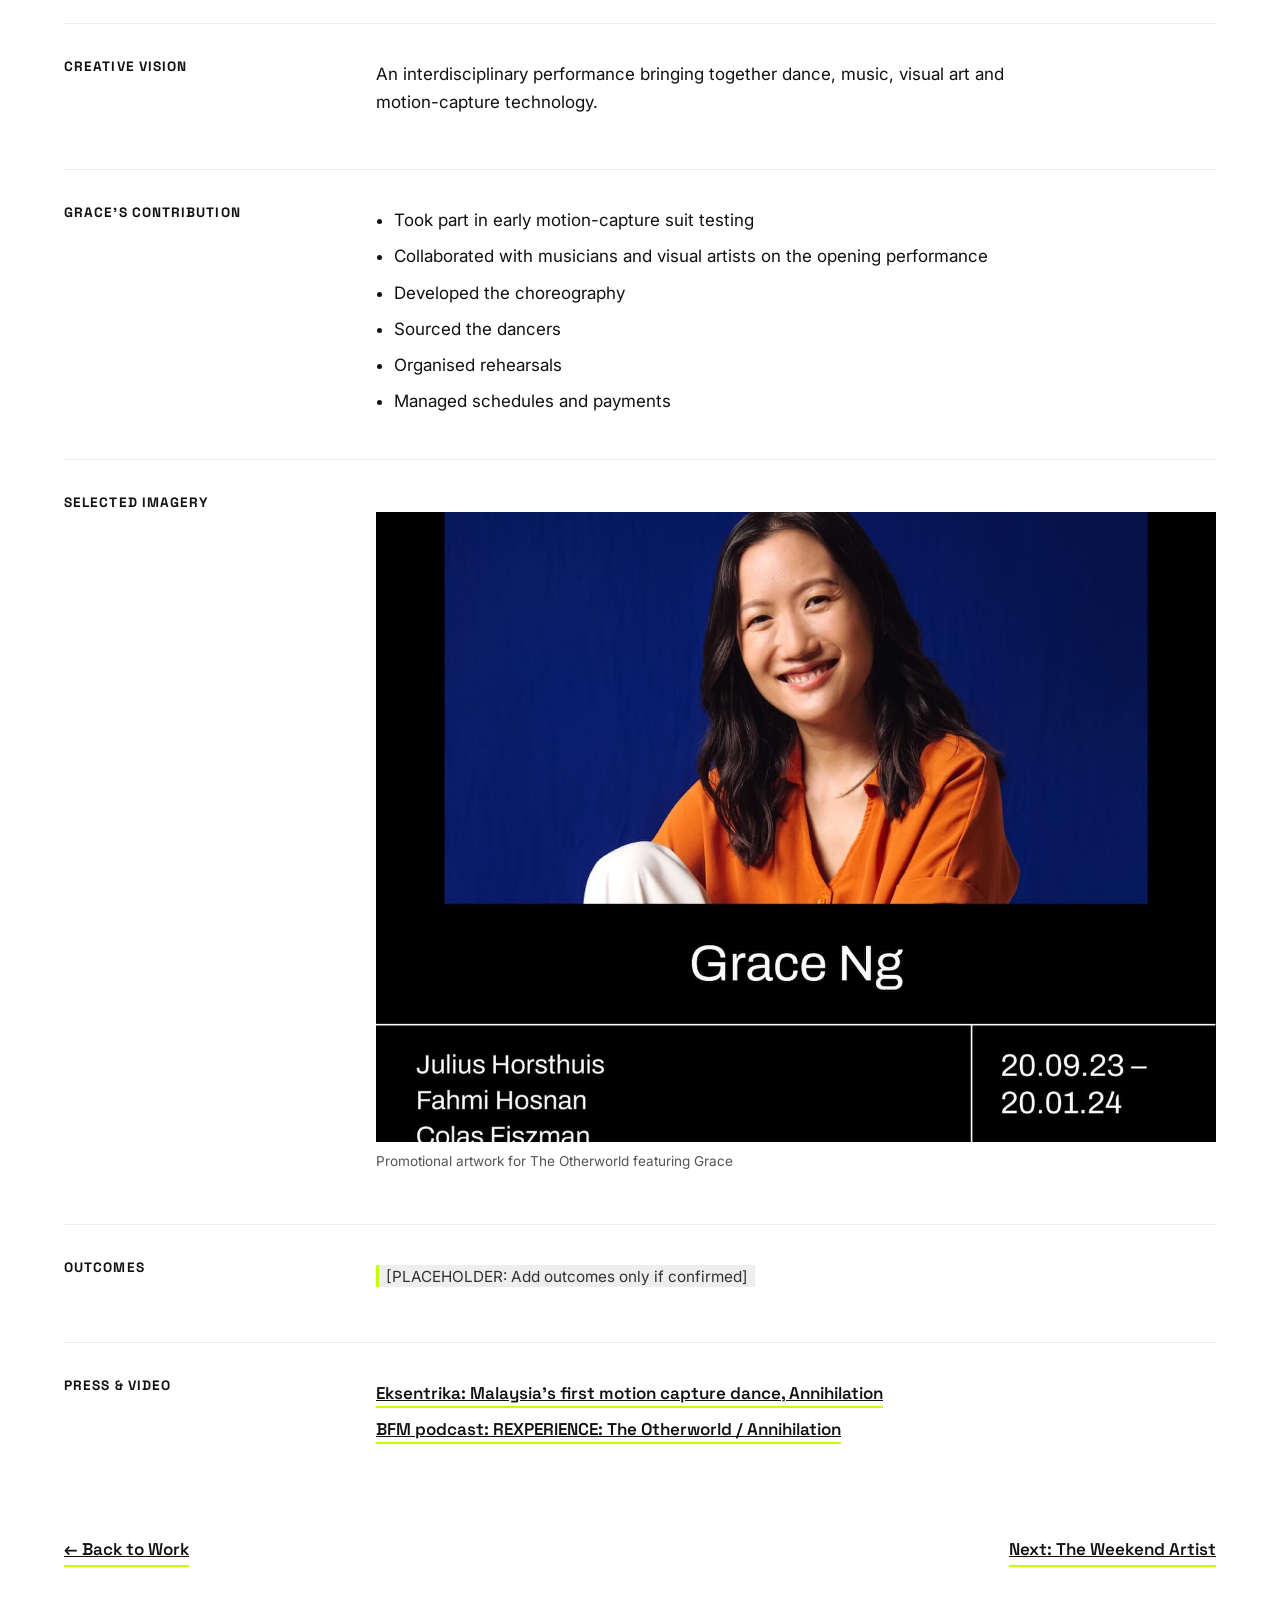
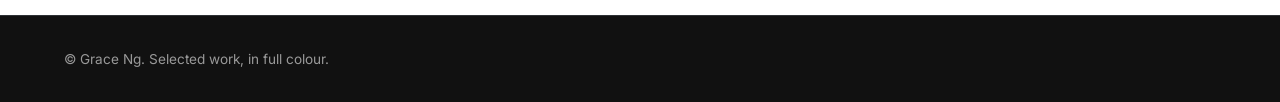
==== commit 7c8c87cd: "Add files via upload" ====
--- a/projects/annihilation-rexperience-the-otherworld.html
+++ b/projects/annihilation-rexperience-the-otherworld.html
@@ -2,7 +2,7 @@
 <div class="wrap"><div class="cs-hero"><div class="media r-169" data-file="images/annihilation-mocap-forest.jpg" ><img src="../images/annihilation-mocap-forest.jpg" alt="Motion-capture visual of a large human figure against a forest" loading="lazy" onerror="this.remove()"></div></div>
 <dl class="cs-meta"><div><dt class="label">Year</dt><dd>2023–2024</dd></div><div><dt class="label">Role</dt><dd>Project Pioneer · Choreographer · Dance Team Lead · Performer</dd></div></dl>
 <div class="cs-block"><h2>Overview</h2><p><em>Annihilation</em> is a motion-capture dance performance. <em>REXPERIENCE: The Otherworld</em> is the larger exhibition it relates to. This page covers Grace's work on Annihilation. <span class="placeholder">[PLACEHOLDER: Confirm how Annihilation relates to the exhibition]</span></p></div><div class="cs-block"><h2>Creative Vision</h2><p>An interdisciplinary performance bringing together dance, music, visual art and motion-capture technology.</p></div>
-<div class="cs-block"><h2>Contribution</h2><ul><li>Took part in early motion-capture suit testing</li><li>Collaborated with musicians and visual artists on the opening performance</li><li>Developed the choreography</li><li>Sourced the dancers</li><li>Organised rehearsals</li><li>Managed schedules and payments</li></ul></div>
+<div class="cs-block"><h2>Grace's Contribution</h2><ul><li>Took part in early motion-capture suit testing</li><li>Collaborated with musicians and visual artists on the opening performance</li><li>Developed the choreography</li><li>Sourced the dancers</li><li>Organised rehearsals</li><li>Managed schedules and payments</li></ul></div>
 <div class="cs-block"><h2>Selected Imagery</h2><div class="cs-gallery" style="width:100%"><figure style="margin:0"><div class="media r-43" data-file="images/otherworld-promo.jpg" ><img src="../images/otherworld-promo.jpg" alt="Promotional artwork for The Otherworld featuring Grace" loading="lazy" onerror="this.remove()"></div><figcaption>Promotional artwork for The Otherworld featuring Grace</figcaption></figure></div></div>
 <div class="cs-block"><h2>Outcomes</h2><p><span class="placeholder">[PLACEHOLDER: Add outcomes only if confirmed]</span></p></div><div class="cs-block"><h2>Press &amp; Video</h2><ul style="list-style:none;padding:0"><li><a class="link-line" href="https://www.eksentrika.com/malaysia-first-motion-capture-dance-annihilation/" target="_blank" rel="noopener">Eksentrika: Malaysia's first motion capture dance, Annihilation</a></li><li><a class="link-line" href="https://www.bfm.my/content/podcast/rexperience-the-otherworld-annihilation" target="_blank" rel="noopener">BFM podcast: REXPERIENCE: The Otherworld / Annihilation</a></li></ul></div>
-<nav class="pager" aria-label="Project navigation"><a class="link-line" href="../index.html#work">← Back to Work</a><a class="link-line" href="the-weekend-artist.html">Next: The Weekend Artist</a></nav></div></main><footer class="site-footer"><div class="wrap">© Grace Ng. Selected work, in full colour.</div></footer><script src="../script.js"></script></body></html>
+<nav class="pager" aria-label="Project navigation"><a class="link-line" href="../index.html#work">← Back to Work</a><a class="link-line" href="the-weekend-artist.html">Next: The Weekend Artist</a></nav></div></main><footer class="site-footer"><div class="wrap">© Grace Ng. Selected work, in full colour.</div></footer><script src="../script.js"></script></body></html>
--- a/style.css
+++ b/style.css
@@ -190,9 +190,8 @@
 .p2 .i1{grid-column:1/8;grid-row:1;aspect-ratio:3/2}.p2 .pt{grid-column:9/13;grid-row:1;align-self:end}.p2 .i2{grid-column:1/4;grid-row:2;aspect-ratio:4/5}.p2 .i3{grid-column:4/9;grid-row:2;aspect-ratio:3/2;margin-top:2rem}.p2 .i5{grid-column:9/13;grid-row:2;aspect-ratio:4/3}
 /* 03 Voice Guild */
 .p3 .pt{grid-column:1/5;grid-row:1}.p3 .i1{grid-column:5/13;grid-row:1/3;aspect-ratio:16/9}.p3 .i2{grid-column:1/5;grid-row:2;aspect-ratio:3/2;margin-top:1rem;width:75%;justify-self:center}
-/* 04 Cube archival spread */
-.p4 .pt{grid-column:1/5;grid-row:1}.p4 .i1{grid-column:5/9;grid-row:1/3;aspect-ratio:4/5}.p4 .i2{grid-column:9/13;grid-row:1/3;aspect-ratio:4/5;margin-top:2.5rem}.p4 .i3{grid-column:1/5;grid-row:2;aspect-ratio:4/3;margin-top:1rem}
-.p4 .i1 img,.p4 .i2 img{object-position:top}
+/* 04 Cube archival spread: three uncropped newspaper excerpts + programme logo */
+.p4 .pt{grid-column:1/5;grid-row:1}.p4 .i1{grid-column:5/9;grid-row:1/3;aspect-ratio:4/5}.p4 .i2{grid-column:9/13;grid-row:1;aspect-ratio:4/5}.p4 .i4{grid-column:9/13;grid-row:2;aspect-ratio:4/5}.p4 .i3{grid-column:1/5;grid-row:2;aspect-ratio:4/3;margin-top:1rem}
 /* 05 Urban Decay: hero + text unchanged; three supporting images in a row beneath */
 .p5 .i1{grid-column:1/7;grid-row:1/3;aspect-ratio:4/3}.p5 .pt{grid-column:8/13;grid-row:1}.p5 .i2{grid-column:1/5;grid-row:3}.p5 .i3{grid-column:5/9;grid-row:3}.p5 .i4{grid-column:9/13;grid-row:3}
 /* 06 Annihilation */
